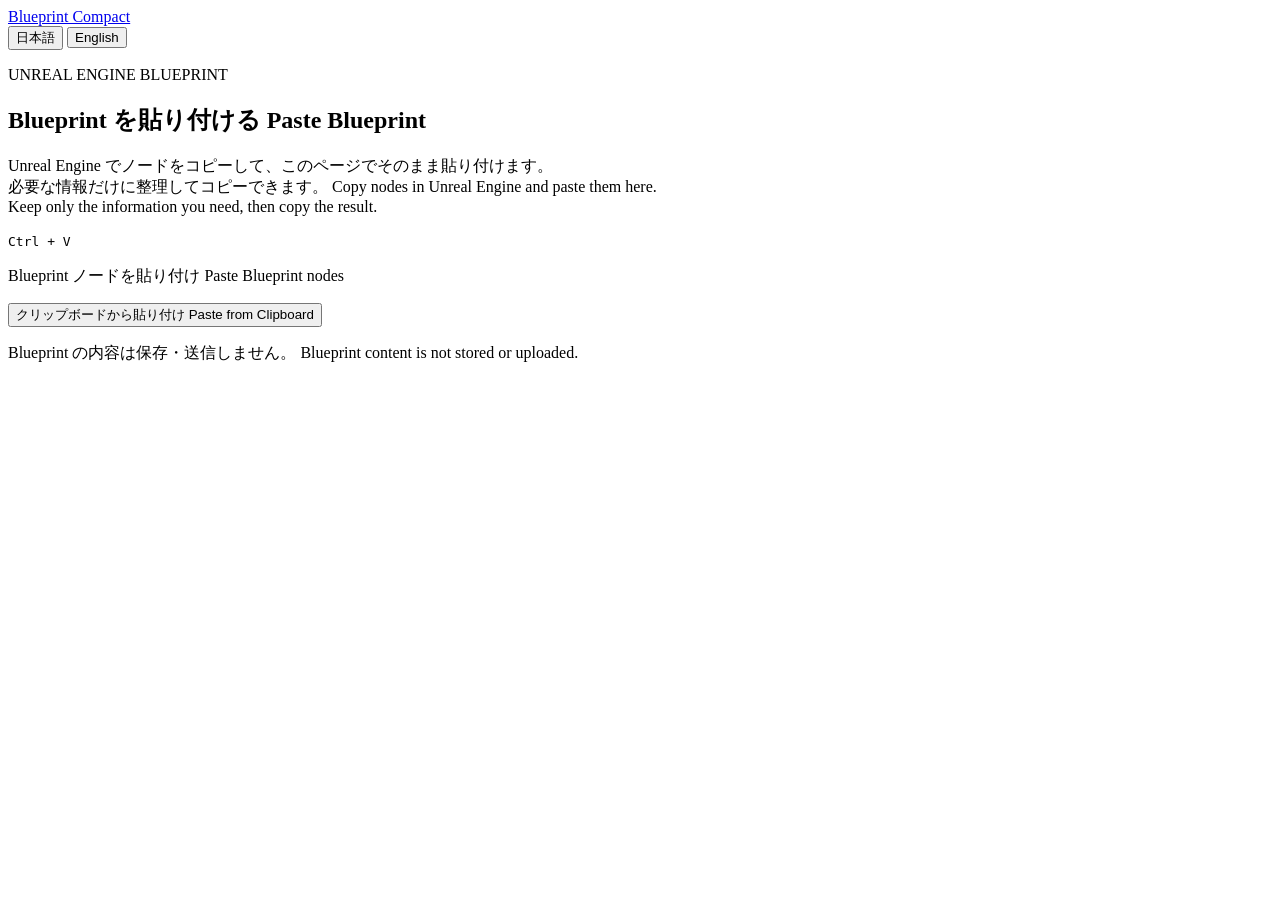
==== index.html @ ab1455fe "Add Blueprint Compact site" ====
<!doctype html>
<html lang="ja" data-language="ja">
  <head>
    <meta charset="utf-8">
    <meta name="viewport" content="width=device-width, initial-scale=1">
    <meta
      name="description"
      content="Convert Unreal Engine Blueprint clipboard text into compact JSON or readable Markdown, entirely in your browser."
    >
    <meta name="color-scheme" content="light">
    <title>Blueprint Compact</title>
    <link
      rel="icon"
      type="image/svg+xml"
      href="data:image/svg+xml,%3Csvg xmlns='http://www.w3.org/2000/svg' viewBox='0 0 32 32'%3E%3Crect width='32' height='32' fill='white'/%3E%3Cpath d='M7 7h7v7H7zm11 11h7v7h-7zM14 10h4v2h-4zm4 2h2v6h-2z' fill='black'/%3E%3Crect x='1' y='1' width='30' height='30' fill='none' stroke='black' stroke-width='2'/%3E%3C/svg%3E"
    >
    <link rel="stylesheet" href="style.css">
    <script src="parser.js" defer></script>
    <script src="exporter.js" defer></script>
    <script src="app.js" defer></script>
  </head>
  <body>
    <header class="site-header">
      <div class="header-inner">
        <a class="wordmark" href="./" aria-label="Blueprint Compact home">Blueprint Compact</a>
        <div class="language-switch" role="group" aria-label="Language">
          <button type="button" class="language-button" data-language-button="ja" aria-pressed="true">日本語</button>
          <button type="button" class="language-button" data-language-button="en" aria-pressed="false">English</button>
        </div>
      </div>
    </header>

    <main class="app-shell">
      <section id="empty-state" class="empty-state" aria-labelledby="empty-title">
        <div class="section-intro">
          <p class="eyebrow">UNREAL ENGINE BLUEPRINT</p>
          <h1 id="empty-title">
            <span data-i18n-lang="ja">Blueprint を貼り付ける</span>
            <span data-i18n-lang="en">Paste Blueprint</span>
          </h1>
          <p class="intro-copy">
            <span data-i18n-lang="ja">Unreal Engine でノードをコピーして、このページでそのまま貼り付けます。<br>必要な情報だけに整理してコピーできます。</span>
            <span data-i18n-lang="en">Copy nodes in Unreal Engine and paste them here.<br>Keep only the information you need, then copy the result.</span>
          </p>
        </div>

        <div id="paste-zone" class="paste-zone" tabindex="0">
          <kbd>Ctrl + V</kbd>
          <p class="paste-label">
            <span data-i18n-lang="ja">Blueprint ノードを貼り付け</span>
            <span data-i18n-lang="en">Paste Blueprint nodes</span>
          </p>
          <button id="paste-button" class="secondary-button" type="button">
            <span data-i18n-lang="ja">クリップボードから貼り付け</span>
            <span data-i18n-lang="en">Paste from Clipboard</span>
          </button>
        </div>
      </section>

      <section id="result-state" class="result-state" aria-labelledby="result-title" hidden>
        <div class="result-heading">
          <div>
            <p class="eyebrow">UNREAL ENGINE BLUEPRINT</p>
            <h1 id="result-title">
              <span data-i18n-lang="ja">Blueprint を検出</span>
              <span data-i18n-lang="en">Blueprint detected</span>
            </h1>
          </div>
          <p class="graph-counts" aria-live="polite">
            <span id="node-count">0</span> <span data-i18n-lang="ja">ノード</span><span data-i18n-lang="en">Nodes</span>
            <span class="count-divider">/</span>
            <span id="pin-count">0</span> <span data-i18n-lang="ja">ピン</span><span data-i18n-lang="en">Pins</span>
            <span class="count-divider">/</span>
            <span id="connection-count">0</span> <span data-i18n-lang="ja">接続</span><span data-i18n-lang="en">Connections</span>
          </p>
        </div>

        <button id="copy-button" class="primary-button" type="button">
          <span class="copy-default" data-i18n-lang="ja">コピー</span>
          <span class="copy-default" data-i18n-lang="en">Copy</span>
          <span class="copy-feedback" data-i18n-lang="ja">コピーしました</span>
          <span class="copy-feedback" data-i18n-lang="en">Copied</span>
        </button>

        <div class="control-grid">
          <label class="control-cell" for="preset-select">
            <span class="control-label" data-i18n-lang="ja">プリセット</span>
            <span class="control-label" data-i18n-lang="en">Preset</span>
            <select id="preset-select">
              <option value="compact">Compact</option>
              <option value="standard">Standard</option>
              <option value="full">Full</option>
              <option value="custom" hidden>Custom</option>
            </select>
          </label>

          <label class="control-cell" for="format-select">
            <span class="control-label" data-i18n-lang="ja">形式</span>
            <span class="control-label" data-i18n-lang="en">Format</span>
            <select id="format-select">
              <option value="compact-json">Compact JSON</option>
              <option value="pretty-json">Pretty JSON</option>
              <option value="markdown">Markdown</option>
            </select>
          </label>

          <button id="markdown-button" class="control-cell action-cell" type="button">
            <span class="control-label" data-i18n-lang="ja">Markdown</span>
            <span class="control-label" data-i18n-lang="en">Markdown</span>
            <span class="control-value action-default" data-i18n-lang="ja">コピー</span>
            <span class="control-value action-default" data-i18n-lang="en">Copy</span>
            <span class="control-value action-feedback" data-i18n-lang="ja">コピーしました</span>
            <span class="control-value action-feedback" data-i18n-lang="en">Copied</span>
          </button>

          <button id="download-button" class="control-cell action-cell" type="button">
            <span class="control-label" data-i18n-lang="ja">JSON</span>
            <span class="control-label" data-i18n-lang="en">JSON</span>
            <span class="control-value" data-i18n-lang="ja">保存</span>
            <span class="control-value" data-i18n-lang="en">Download</span>
          </button>
        </div>

        <div class="size-row" aria-live="polite">
          <p><span id="source-size">0 B</span><span class="size-arrow">→</span><strong id="output-size">0 B</strong></p>
          <p id="reduction-value">0%</p>
        </div>

        <div id="parse-warning" class="inline-message warning-message" role="status" hidden></div>

        <div class="disclosure-list">
          <section class="disclosure">
            <button class="disclosure-button" type="button" aria-expanded="false" aria-controls="output-panel">
              <span>
                <span data-i18n-lang="ja">出力を確認</span>
                <span data-i18n-lang="en">Preview Output</span>
              </span>
              <span class="disclosure-symbol" aria-hidden="true">+</span>
            </button>
            <div id="output-panel" class="disclosure-panel" hidden>
              <pre id="output-preview" tabindex="0"></pre>
            </div>
          </section>

          <section class="disclosure">
            <button class="disclosure-button" type="button" aria-expanded="false" aria-controls="source-panel">
              <span>
                <span data-i18n-lang="ja">元のBlueprint</span>
                <span data-i18n-lang="en">Source Blueprint</span>
              </span>
              <span class="disclosure-symbol" aria-hidden="true">+</span>
            </button>
            <div id="source-panel" class="disclosure-panel" hidden>
              <pre id="source-preview" tabindex="0"></pre>
            </div>
          </section>

          <section class="disclosure">
            <button class="disclosure-button" type="button" aria-expanded="false" aria-controls="settings-panel">
              <span>
                <span data-i18n-lang="ja">詳細設定</span>
                <span data-i18n-lang="en">Advanced Settings</span>
              </span>
              <span class="disclosure-symbol" aria-hidden="true">+</span>
            </button>
            <div id="settings-panel" class="disclosure-panel settings-panel" hidden>
              <fieldset>
                <legend>
                  <span data-i18n-lang="ja">ノード情報</span>
                  <span data-i18n-lang="en">Node information</span>
                </legend>
                <label><input type="checkbox" data-setting="includeNodeName"> <span data-i18n-lang="ja">ノード名</span><span data-i18n-lang="en">Node Name</span></label>
                <label><input type="checkbox" data-setting="includeNodeType"> <span data-i18n-lang="ja">ノードタイプ</span><span data-i18n-lang="en">Node Type</span></label>
                <label><input type="checkbox" data-setting="includeComments"> <span data-i18n-lang="ja">コメント</span><span data-i18n-lang="en">Comments</span></label>
                <label><input type="checkbox" data-setting="includePosition"> <span data-i18n-lang="ja">位置</span><span data-i18n-lang="en">Position</span></label>
                <label><input type="checkbox" data-setting="includeGuid"> <span data-i18n-lang="ja">GUID</span><span data-i18n-lang="en">GUID</span></label>
              </fieldset>

              <fieldset>
                <legend>
                  <span data-i18n-lang="ja">ピンと接続</span>
                  <span data-i18n-lang="en">Pins &amp; connections</span>
                </legend>
                <label><input type="checkbox" data-setting="includePinName"> <span data-i18n-lang="ja">ピン名</span><span data-i18n-lang="en">Pin Name</span></label>
                <label><input type="checkbox" data-setting="includePinType"> <span data-i18n-lang="ja">ピンタイプ</span><span data-i18n-lang="en">Pin Type</span></label>
                <label><input type="checkbox" data-setting="includeDefaultValue"> <span data-i18n-lang="ja">デフォルト値</span><span data-i18n-lang="en">Default Value</span></label>
                <label><input type="checkbox" data-setting="includeExecConnections"> <span data-i18n-lang="ja">実行接続</span><span data-i18n-lang="en">Execution Connections</span></label>
                <label><input type="checkbox" data-setting="includeDataConnections"> <span data-i18n-lang="ja">データ接続</span><span data-i18n-lang="en">Data Connections</span></label>
              </fieldset>
            </div>
          </section>
        </div>
      </section>

      <p id="app-message" class="inline-message" role="alert" aria-live="assertive" hidden></p>
      <p class="privacy-note">
        <span data-i18n-lang="ja">Blueprint の内容は保存・送信しません。</span>
        <span data-i18n-lang="en">Blueprint content is not stored or uploaded.</span>
      </p>
    </main>
  </body>
</html>
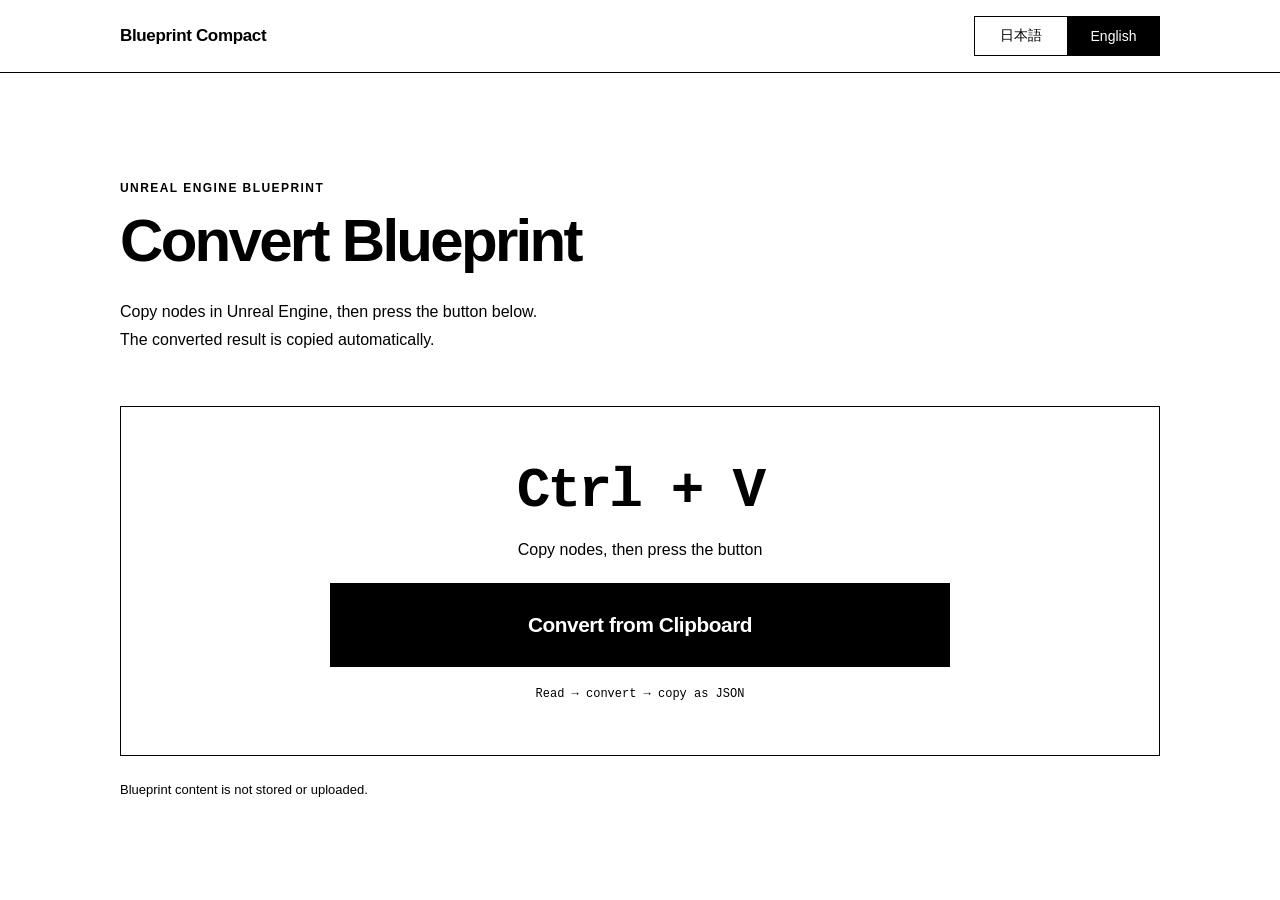
==== commit 90605991: "Simplify clipboard conversion workflow" ====
--- a/index.html
+++ b/index.html
@@ -35,25 +35,35 @@
         <div class="section-intro">
           <p class="eyebrow">UNREAL ENGINE BLUEPRINT</p>
           <h1 id="empty-title">
-            <span data-i18n-lang="ja">Blueprint を貼り付ける</span>
-            <span data-i18n-lang="en">Paste Blueprint</span>
+            <span data-i18n-lang="ja">Blueprintを変換する</span>
+            <span data-i18n-lang="en">Convert Blueprint</span>
           </h1>
           <p class="intro-copy">
-            <span data-i18n-lang="ja">Unreal Engine でノードをコピーして、このページでそのまま貼り付けます。<br>必要な情報だけに整理してコピーできます。</span>
-            <span data-i18n-lang="en">Copy nodes in Unreal Engine and paste them here.<br>Keep only the information you need, then copy the result.</span>
-          </p>
-        </div>
-
-        <div id="paste-zone" class="paste-zone" tabindex="0">
+            <span data-i18n-lang="ja">Unreal Engine でノードをコピーして、下のボタンを押してください。<br>変換結果は自動でクリップボードに保存されます。</span>
+            <span data-i18n-lang="en">Copy nodes in Unreal Engine, then press the button below.<br>The converted result is copied automatically.</span>
+          </p>
+        </div>
+
+        <div id="paste-zone" class="paste-zone">
           <kbd>Ctrl + V</kbd>
           <p class="paste-label">
-            <span data-i18n-lang="ja">Blueprint ノードを貼り付け</span>
-            <span data-i18n-lang="en">Paste Blueprint nodes</span>
-          </p>
-          <button id="paste-button" class="secondary-button" type="button">
-            <span data-i18n-lang="ja">クリップボードから貼り付け</span>
-            <span data-i18n-lang="en">Paste from Clipboard</span>
+            <span data-i18n-lang="ja">ノードをコピーしたら、ボタンを押してください</span>
+            <span data-i18n-lang="en">Copy nodes, then press the button</span>
+          </p>
+          <button id="paste-button" class="convert-cta" type="button">
+            <span class="convert-default">
+              <span data-i18n-lang="ja">クリップボードから変換</span>
+              <span data-i18n-lang="en">Convert from Clipboard</span>
+            </span>
+            <span class="convert-feedback">
+              <span data-i18n-lang="ja">変換してコピーしました</span>
+              <span data-i18n-lang="en">Converted and copied</span>
+            </span>
           </button>
+          <p class="action-hint">
+            <span data-i18n-lang="ja">読み取り → 変換 → JSONとしてコピー</span>
+            <span data-i18n-lang="en">Read → convert → copy as JSON</span>
+          </p>
         </div>
       </section>
 
@@ -75,12 +85,22 @@
           </p>
         </div>
 
-        <button id="copy-button" class="primary-button" type="button">
-          <span class="copy-default" data-i18n-lang="ja">コピー</span>
-          <span class="copy-default" data-i18n-lang="en">Copy</span>
-          <span class="copy-feedback" data-i18n-lang="ja">コピーしました</span>
-          <span class="copy-feedback" data-i18n-lang="en">Copied</span>
-        </button>
+        <div class="repeat-action">
+          <button id="repeat-convert-button" class="convert-cta" type="button">
+            <span class="convert-default">
+              <span data-i18n-lang="ja">別のBlueprintを変換してコピー</span>
+              <span data-i18n-lang="en">Convert and copy another Blueprint</span>
+            </span>
+            <span class="convert-feedback">
+              <span data-i18n-lang="ja">変換してコピーしました</span>
+              <span data-i18n-lang="en">Converted and copied</span>
+            </span>
+          </button>
+          <p id="action-status" class="action-status" role="status" aria-live="polite">
+            <span data-i18n-lang="ja">クリックすると、現在のクリップボード内容で置き換わります。</span>
+            <span data-i18n-lang="en">Click to replace this result with the current clipboard contents.</span>
+          </p>
+        </div>
 
         <div class="control-grid">
           <label class="control-cell" for="preset-select">
@@ -94,25 +114,6 @@
             </select>
           </label>
 
-          <label class="control-cell" for="format-select">
-            <span class="control-label" data-i18n-lang="ja">形式</span>
-            <span class="control-label" data-i18n-lang="en">Format</span>
-            <select id="format-select">
-              <option value="compact-json">Compact JSON</option>
-              <option value="pretty-json">Pretty JSON</option>
-              <option value="markdown">Markdown</option>
-            </select>
-          </label>
-
-          <button id="markdown-button" class="control-cell action-cell" type="button">
-            <span class="control-label" data-i18n-lang="ja">Markdown</span>
-            <span class="control-label" data-i18n-lang="en">Markdown</span>
-            <span class="control-value action-default" data-i18n-lang="ja">コピー</span>
-            <span class="control-value action-default" data-i18n-lang="en">Copy</span>
-            <span class="control-value action-feedback" data-i18n-lang="ja">コピーしました</span>
-            <span class="control-value action-feedback" data-i18n-lang="en">Copied</span>
-          </button>
-
           <button id="download-button" class="control-cell action-cell" type="button">
             <span class="control-label" data-i18n-lang="ja">JSON</span>
             <span class="control-label" data-i18n-lang="en">JSON</span>
@@ -121,6 +122,42 @@
           </button>
         </div>
 
+        <section class="output-section" aria-labelledby="output-title">
+          <div class="output-heading">
+            <div>
+              <p class="eyebrow">OUTPUT</p>
+              <h2 id="output-title">
+                <span data-i18n-lang="ja">プレビュー</span>
+                <span data-i18n-lang="en">Preview</span>
+              </h2>
+            </div>
+            <div class="format-switch" role="group" aria-label="Output format">
+              <button type="button" class="format-button" data-format="compact-json" aria-pressed="true">
+                <span data-i18n-lang="ja">JSON</span><span data-i18n-lang="en">JSON</span>
+              </button>
+              <button type="button" class="format-button" data-format="pretty-json" aria-pressed="false">
+                <span data-i18n-lang="ja">整形JSON</span><span data-i18n-lang="en">Pretty JSON</span>
+              </button>
+              <button type="button" class="format-button" data-format="markdown" aria-pressed="false">
+                <span data-i18n-lang="ja">Markdown</span><span data-i18n-lang="en">Markdown</span>
+              </button>
+            </div>
+          </div>
+          <pre id="output-preview" tabindex="0"></pre>
+          <div class="output-actions">
+            <button id="copy-button" class="primary-button" type="button">
+              <span class="copy-default" data-i18n-lang="ja">この形式でコピー</span>
+              <span class="copy-default" data-i18n-lang="en">Copy this format</span>
+              <span class="copy-feedback" data-i18n-lang="ja">コピーしました</span>
+              <span class="copy-feedback" data-i18n-lang="en">Copied</span>
+            </button>
+            <p class="output-note">
+              <span data-i18n-lang="ja">AI向け説明文は詳細設定で切り替え</span>
+              <span data-i18n-lang="en">AI context can be toggled in Advanced Settings</span>
+            </p>
+          </div>
+        </section>
+
         <div class="size-row" aria-live="polite">
           <p><span id="source-size">0 B</span><span class="size-arrow">→</span><strong id="output-size">0 B</strong></p>
           <p id="reduction-value">0%</p>
@@ -129,19 +166,6 @@
         <div id="parse-warning" class="inline-message warning-message" role="status" hidden></div>
 
         <div class="disclosure-list">
-          <section class="disclosure">
-            <button class="disclosure-button" type="button" aria-expanded="false" aria-controls="output-panel">
-              <span>
-                <span data-i18n-lang="ja">出力を確認</span>
-                <span data-i18n-lang="en">Preview Output</span>
-              </span>
-              <span class="disclosure-symbol" aria-hidden="true">+</span>
-            </button>
-            <div id="output-panel" class="disclosure-panel" hidden>
-              <pre id="output-preview" tabindex="0"></pre>
-            </div>
-          </section>
-
           <section class="disclosure">
             <button class="disclosure-button" type="button" aria-expanded="false" aria-controls="source-panel">
               <span>
@@ -186,6 +210,7 @@
                 <label><input type="checkbox" data-setting="includeDefaultValue"> <span data-i18n-lang="ja">デフォルト値</span><span data-i18n-lang="en">Default Value</span></label>
                 <label><input type="checkbox" data-setting="includeExecConnections"> <span data-i18n-lang="ja">実行接続</span><span data-i18n-lang="en">Execution Connections</span></label>
                 <label><input type="checkbox" data-setting="includeDataConnections"> <span data-i18n-lang="ja">データ接続</span><span data-i18n-lang="en">Data Connections</span></label>
+                <label><input type="checkbox" data-setting="includeAiInstructions"> <span data-i18n-lang="ja">AI向け説明文</span><span data-i18n-lang="en">AI Context</span></label>
               </fieldset>
             </div>
           </section>
--- a/style.css
+++ b/style.css
@@ -0,0 +1,692 @@
+:root {
+  --black: #000000;
+  --white: #ffffff;
+  --content-width: 1040px;
+  --focus-width: 3px;
+  font-family: Arial, Helvetica, "Noto Sans JP", sans-serif;
+  color: var(--black);
+  background: var(--white);
+  font-synthesis: none;
+  text-rendering: optimizeLegibility;
+  -webkit-font-smoothing: antialiased;
+}
+
+* {
+  box-sizing: border-box;
+}
+
+html {
+  min-width: 320px;
+  background: var(--white);
+}
+
+body {
+  min-height: 100vh;
+  margin: 0;
+  background: var(--white);
+  color: var(--black);
+}
+
+button,
+select {
+  font: inherit;
+  color: inherit;
+}
+
+button,
+select,
+.paste-zone {
+  border-radius: 0;
+}
+
+button {
+  cursor: pointer;
+}
+
+button:focus-visible,
+select:focus-visible,
+.paste-zone:focus-visible,
+pre:focus-visible {
+  outline: var(--focus-width) solid var(--black);
+  outline-offset: 3px;
+}
+
+[hidden] {
+  display: none !important;
+}
+
+html[data-language="ja"] [data-i18n-lang="en"] {
+  display: none;
+}
+
+html[data-language="en"] [data-i18n-lang="ja"] {
+  display: none;
+}
+
+.site-header {
+  border-bottom: 1px solid var(--black);
+}
+
+.header-inner {
+  width: min(calc(100% - 40px), var(--content-width));
+  min-height: 72px;
+  margin: 0 auto;
+  display: flex;
+  align-items: center;
+  justify-content: space-between;
+  gap: 24px;
+}
+
+.wordmark {
+  color: var(--black);
+  font-size: 1.0625rem;
+  font-weight: 700;
+  letter-spacing: -0.02em;
+  text-decoration: none;
+}
+
+.language-switch {
+  display: grid;
+  grid-template-columns: 1fr 1fr;
+  border: 1px solid var(--black);
+}
+
+.language-button {
+  min-width: 92px;
+  min-height: 38px;
+  padding: 8px 14px;
+  border: 0;
+  border-left: 1px solid var(--black);
+  background: var(--white);
+  font-size: 0.875rem;
+}
+
+.language-button:first-child {
+  border-left: 0;
+}
+
+.language-button[aria-pressed="true"] {
+  background: var(--black);
+  color: var(--white);
+}
+
+.app-shell {
+  width: min(calc(100% - 40px), var(--content-width));
+  margin: 0 auto;
+  padding: clamp(56px, 9vw, 108px) 0 48px;
+}
+
+.section-intro {
+  max-width: 720px;
+}
+
+.eyebrow {
+  margin: 0 0 14px;
+  font-size: 0.75rem;
+  font-weight: 700;
+  letter-spacing: 0.12em;
+}
+
+h1 {
+  margin: 0;
+  font-size: clamp(2rem, 5vw, 3.75rem);
+  font-weight: 700;
+  line-height: 1.08;
+  letter-spacing: -0.045em;
+}
+
+.intro-copy {
+  margin: 24px 0 0;
+  font-size: 1rem;
+  line-height: 1.75;
+}
+
+.paste-zone {
+  min-height: 350px;
+  margin-top: 52px;
+  padding: 44px 24px;
+  border: 1px solid var(--black);
+  display: flex;
+  flex-direction: column;
+  align-items: center;
+  justify-content: center;
+  text-align: center;
+  transition: background-color 100ms ease, color 100ms ease;
+}
+
+.paste-zone.is-receiving {
+  background: var(--black);
+  color: var(--white);
+}
+
+kbd {
+  font-family: "SFMono-Regular", Consolas, "Liberation Mono", monospace;
+  font-size: clamp(1.75rem, 5vw, 3.5rem);
+  font-weight: 700;
+  letter-spacing: -0.05em;
+}
+
+.paste-label {
+  margin: 18px 0 24px;
+  font-size: 1rem;
+}
+
+.action-hint,
+.action-status,
+.output-note {
+  color: var(--black);
+  font-family: "SFMono-Regular", Consolas, "Liberation Mono", monospace;
+  font-size: 0.75rem;
+  line-height: 1.5;
+}
+
+.action-hint {
+  margin: 18px 0 0;
+}
+
+.primary-button,
+.secondary-button {
+  min-height: 52px;
+  border: 1px solid var(--black);
+  padding: 13px 24px;
+  font-weight: 700;
+}
+
+.primary-button {
+  width: 100%;
+  background: var(--black);
+  color: var(--white);
+  font-size: 1rem;
+}
+
+.primary-button:hover {
+  background: var(--white);
+  color: var(--black);
+}
+
+.convert-cta {
+  width: min(100%, 620px);
+  min-height: 84px;
+  border: 1px solid var(--black);
+  padding: 18px 28px;
+  background: var(--black);
+  color: var(--white);
+  font-size: clamp(1.05rem, 2.4vw, 1.3rem);
+  font-weight: 700;
+  letter-spacing: -0.02em;
+  transition: background-color 120ms ease, color 120ms ease;
+}
+
+.convert-cta:hover {
+  background: var(--white);
+  color: var(--black);
+}
+
+.convert-cta:active {
+  transform: translateY(1px);
+}
+
+.convert-feedback {
+  display: none;
+}
+
+.is-copied .convert-default {
+  display: none;
+}
+
+.is-copied .convert-feedback {
+  display: inline;
+}
+
+.secondary-button {
+  background: var(--white);
+  color: var(--black);
+}
+
+.secondary-button:hover,
+.action-cell:hover,
+.disclosure-button:hover {
+  background: var(--black);
+  color: var(--white);
+}
+
+.result-heading {
+  display: flex;
+  align-items: flex-end;
+  justify-content: space-between;
+  gap: 32px;
+}
+
+.repeat-action {
+  margin-top: 30px;
+}
+
+.repeat-action .convert-cta {
+  width: 100%;
+}
+
+.action-status {
+  min-height: 18px;
+  margin: 11px 0 0;
+  text-align: center;
+}
+
+.graph-counts {
+  margin: 0 0 4px;
+  white-space: nowrap;
+  font-family: "SFMono-Regular", Consolas, "Liberation Mono", monospace;
+  font-size: 0.875rem;
+}
+
+.count-divider {
+  margin: 0 8px;
+}
+
+.copy-feedback,
+.action-feedback {
+  display: none;
+}
+
+.is-copied .copy-default,
+.is-copied .action-default {
+  display: none;
+}
+
+.is-copied .copy-feedback,
+.is-copied .action-feedback {
+  display: inline;
+}
+
+.control-grid {
+  margin-top: 26px;
+  display: grid;
+  grid-template-columns: repeat(2, minmax(0, 1fr));
+  border: 1px solid var(--black);
+}
+
+.control-cell {
+  min-width: 0;
+  min-height: 92px;
+  padding: 15px 16px;
+  border: 0;
+  border-left: 1px solid var(--black);
+  background: var(--white);
+  display: flex;
+  flex-direction: column;
+  align-items: stretch;
+  justify-content: space-between;
+  gap: 10px;
+}
+
+.control-cell:first-child {
+  border-left: 0;
+}
+
+.control-label {
+  font-size: 0.75rem;
+  font-weight: 700;
+  letter-spacing: 0.06em;
+  text-transform: uppercase;
+}
+
+.control-value {
+  font-size: 1rem;
+  font-weight: 700;
+  text-align: left;
+}
+
+select {
+  width: 100%;
+  min-height: 34px;
+  padding: 4px 26px 4px 0;
+  border: 0;
+  border-bottom: 1px solid var(--black);
+  background: var(--white);
+  font-size: 1rem;
+  font-weight: 700;
+}
+
+.action-cell {
+  cursor: pointer;
+  text-align: left;
+}
+
+.output-section {
+  margin-top: 30px;
+  padding-top: 28px;
+  border-top: 1px solid var(--black);
+}
+
+.output-heading {
+  display: flex;
+  align-items: flex-end;
+  justify-content: space-between;
+  gap: 28px;
+}
+
+h2 {
+  margin: 0;
+  font-size: clamp(1.4rem, 3vw, 2rem);
+  line-height: 1.15;
+  letter-spacing: -0.035em;
+}
+
+.format-switch {
+  display: grid;
+  grid-template-columns: repeat(3, minmax(0, 1fr));
+  border: 1px solid var(--black);
+}
+
+.format-button {
+  min-height: 42px;
+  min-width: 104px;
+  padding: 8px 14px;
+  border: 0;
+  border-left: 1px solid var(--black);
+  background: var(--white);
+  font-size: 0.8125rem;
+  font-weight: 700;
+}
+
+.format-button:first-child {
+  border-left: 0;
+}
+
+.format-button[aria-pressed="true"] {
+  background: var(--black);
+  color: var(--white);
+}
+
+.format-button:hover {
+  background: var(--black);
+  color: var(--white);
+}
+
+.output-section pre {
+  max-height: 460px;
+  margin-top: 18px;
+}
+
+.output-actions {
+  display: flex;
+  align-items: center;
+  gap: 18px;
+  margin-top: 14px;
+}
+
+.output-actions .primary-button {
+  width: auto;
+  min-width: 190px;
+}
+
+.output-note {
+  margin: 0;
+}
+
+.size-row {
+  min-height: 60px;
+  padding: 17px 0;
+  border-bottom: 1px solid var(--black);
+  display: flex;
+  align-items: center;
+  justify-content: space-between;
+  gap: 24px;
+  font-family: "SFMono-Regular", Consolas, "Liberation Mono", monospace;
+  font-size: 0.9375rem;
+}
+
+.size-row p {
+  margin: 0;
+}
+
+.size-arrow {
+  margin: 0 12px;
+}
+
+#reduction-value {
+  font-weight: 700;
+}
+
+.disclosure-list {
+  border-bottom: 1px solid var(--black);
+}
+
+.disclosure {
+  border-top: 1px solid var(--black);
+}
+
+.disclosure:first-child {
+  border-top: 0;
+}
+
+.disclosure-button {
+  width: 100%;
+  min-height: 60px;
+  padding: 16px 0;
+  border: 0;
+  background: var(--white);
+  display: flex;
+  align-items: center;
+  justify-content: space-between;
+  gap: 20px;
+  font-weight: 700;
+  text-align: left;
+}
+
+.disclosure-symbol {
+  width: 24px;
+  flex: 0 0 auto;
+  font-family: "SFMono-Regular", Consolas, monospace;
+  font-size: 1.375rem;
+  font-weight: 400;
+  text-align: center;
+}
+
+.disclosure-panel {
+  padding: 0 0 22px;
+}
+
+pre {
+  max-height: 440px;
+  margin: 0;
+  padding: 22px;
+  overflow: auto;
+  border: 1px solid var(--black);
+  background: var(--white);
+  color: var(--black);
+  font-family: "SFMono-Regular", Consolas, "Liberation Mono", monospace;
+  font-size: 0.8125rem;
+  line-height: 1.65;
+  white-space: pre;
+  tab-size: 2;
+}
+
+.settings-panel {
+  display: grid;
+  grid-template-columns: 1fr 1fr;
+  gap: 36px;
+}
+
+.settings-panel[hidden] {
+  display: none;
+}
+
+fieldset {
+  margin: 0;
+  padding: 0;
+  border: 0;
+}
+
+legend {
+  width: 100%;
+  margin-bottom: 14px;
+  padding-bottom: 10px;
+  border-bottom: 1px solid var(--black);
+  font-size: 0.75rem;
+  font-weight: 700;
+  letter-spacing: 0.08em;
+  text-transform: uppercase;
+}
+
+fieldset label {
+  min-height: 38px;
+  display: flex;
+  align-items: center;
+  gap: 10px;
+  font-size: 0.9375rem;
+  cursor: pointer;
+}
+
+input[type="checkbox"] {
+  width: 18px;
+  height: 18px;
+  margin: 0;
+  accent-color: var(--black);
+}
+
+.inline-message {
+  margin: 18px 0 0;
+  padding: 14px 16px;
+  border: 1px solid var(--black);
+  font-size: 0.9375rem;
+  line-height: 1.55;
+}
+
+.warning-message {
+  border-top: 0;
+  margin-top: 0;
+}
+
+.privacy-note {
+  margin: 24px 0 0;
+  font-size: 0.8125rem;
+  line-height: 1.5;
+}
+
+@media (max-width: 720px) {
+  .header-inner,
+  .app-shell {
+    width: min(calc(100% - 28px), var(--content-width));
+  }
+
+  .header-inner {
+    min-height: 64px;
+  }
+
+  .language-button {
+    min-width: 76px;
+    min-height: 36px;
+    padding: 7px 10px;
+    font-size: 0.8125rem;
+  }
+
+  .app-shell {
+    padding-top: 52px;
+  }
+
+  .paste-zone {
+    min-height: 300px;
+    margin-top: 38px;
+  }
+
+  .result-heading {
+    align-items: flex-start;
+    flex-direction: column;
+    gap: 18px;
+  }
+
+  .control-grid {
+    grid-template-columns: 1fr 1fr;
+  }
+
+  .control-cell {
+    border-top: 1px solid var(--black);
+  }
+
+  .control-cell:nth-child(-n + 2) {
+    border-top: 0;
+  }
+
+  .control-cell:nth-child(odd) {
+    border-left: 0;
+  }
+
+  .control-cell:nth-child(even) {
+    border-left: 1px solid var(--black);
+  }
+
+  .output-heading {
+    align-items: stretch;
+    flex-direction: column;
+    gap: 18px;
+  }
+
+  .format-switch {
+    width: 100%;
+  }
+
+  .format-button {
+    min-width: 0;
+    padding: 8px 7px;
+  }
+
+  .output-actions {
+    align-items: stretch;
+    flex-direction: column;
+    gap: 10px;
+  }
+
+  .output-actions .primary-button {
+    width: 100%;
+  }
+
+  .settings-panel {
+    grid-template-columns: 1fr;
+    gap: 28px;
+  }
+}
+
+@media (max-width: 460px) {
+  .header-inner {
+    align-items: flex-start;
+    padding: 14px 0;
+    flex-direction: column;
+    gap: 12px;
+  }
+
+  .language-switch {
+    width: 100%;
+  }
+
+  .language-button {
+    min-width: 0;
+  }
+
+  h1 {
+    font-size: 2.35rem;
+  }
+
+  .graph-counts {
+    white-space: normal;
+    line-height: 1.7;
+  }
+
+  .count-divider {
+    margin: 0 4px;
+  }
+
+  .size-row {
+    align-items: flex-start;
+    flex-direction: column;
+    gap: 7px;
+  }
+}
+
+@media (prefers-reduced-motion: reduce) {
+  *,
+  *::before,
+  *::after {
+    scroll-behavior: auto !important;
+    transition-duration: 0.01ms !important;
+  }
+}
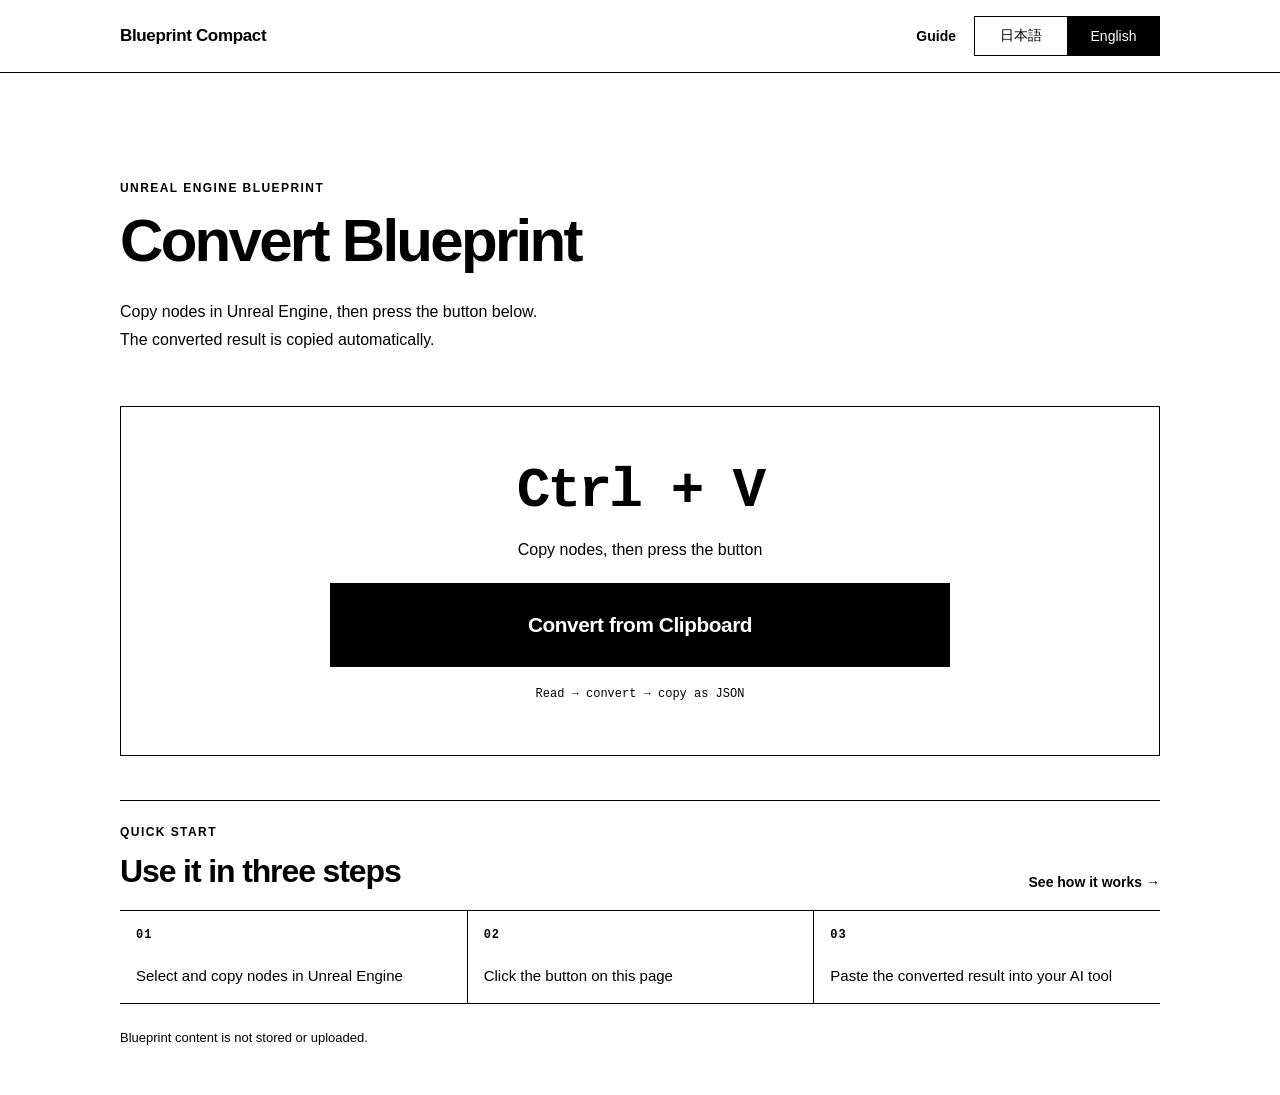
==== commit af779fa2: "Add bilingual usage and architecture guide" ====
--- a/index.html
+++ b/index.html
@@ -23,9 +23,15 @@
     <header class="site-header">
       <div class="header-inner">
         <a class="wordmark" href="./" aria-label="Blueprint Compact home">Blueprint Compact</a>
-        <div class="language-switch" role="group" aria-label="Language">
-          <button type="button" class="language-button" data-language-button="ja" aria-pressed="true">日本語</button>
-          <button type="button" class="language-button" data-language-button="en" aria-pressed="false">English</button>
+        <div class="header-actions">
+          <a class="guide-link" href="guide.html">
+            <span data-i18n-lang="ja">使い方・仕組み</span>
+            <span data-i18n-lang="en">Guide</span>
+          </a>
+          <div class="language-switch" role="group" aria-label="Language">
+            <button type="button" class="language-button" data-language-button="ja" aria-pressed="true">日本語</button>
+            <button type="button" class="language-button" data-language-button="en" aria-pressed="false">English</button>
+          </div>
         </div>
       </div>
     </header>
@@ -65,6 +71,27 @@
             <span data-i18n-lang="en">Read → convert → copy as JSON</span>
           </p>
         </div>
+
+        <section class="quick-start" aria-labelledby="quick-start-title">
+          <div class="quick-start-heading">
+            <div>
+              <p class="eyebrow">QUICK START</p>
+              <h2 id="quick-start-title">
+                <span data-i18n-lang="ja">使い方は3ステップ</span>
+                <span data-i18n-lang="en">Use it in three steps</span>
+              </h2>
+            </div>
+            <a class="text-link" href="guide.html">
+              <span data-i18n-lang="ja">詳しい説明を見る →</span>
+              <span data-i18n-lang="en">See how it works →</span>
+            </a>
+          </div>
+          <div class="quick-grid">
+            <div class="quick-step"><span class="step-number">01</span><span data-i18n-lang="ja">Unreal Engineでノードを選択してコピー</span><span data-i18n-lang="en">Select and copy nodes in Unreal Engine</span></div>
+            <div class="quick-step"><span class="step-number">02</span><span data-i18n-lang="ja">このページでボタンをクリック</span><span data-i18n-lang="en">Click the button on this page</span></div>
+            <div class="quick-step"><span class="step-number">03</span><span data-i18n-lang="ja">変換結果をそのままAIへ貼り付け</span><span data-i18n-lang="en">Paste the converted result into your AI tool</span></div>
+          </div>
+        </section>
       </section>
 
       <section id="result-state" class="result-state" aria-labelledby="result-title" hidden>
--- a/style.css
+++ b/style.css
@@ -77,6 +77,33 @@
   gap: 24px;
 }
 
+.header-actions {
+  display: flex;
+  align-items: center;
+  gap: 18px;
+}
+
+.guide-link,
+.text-link,
+.back-link {
+  color: var(--black);
+  font-size: 0.875rem;
+  font-weight: 700;
+  text-decoration: none;
+}
+
+.guide-link:hover,
+.text-link:hover,
+.back-link:hover {
+  text-decoration: underline;
+  text-underline-offset: 4px;
+}
+
+.guide-link.is-current {
+  text-decoration: underline;
+  text-underline-offset: 4px;
+}
+
 .wordmark {
   color: var(--black);
   font-size: 1.0625rem;
@@ -156,6 +183,10 @@
 
 .paste-zone.is-receiving {
   background: var(--black);
+  color: var(--white);
+}
+
+.paste-zone.is-receiving .action-hint {
   color: var(--white);
 }
 
@@ -182,6 +213,55 @@
 
 .action-hint {
   margin: 18px 0 0;
+}
+
+.quick-start {
+  margin-top: 44px;
+  padding-top: 24px;
+  border-top: 1px solid var(--black);
+}
+
+.quick-start-heading {
+  display: flex;
+  align-items: flex-end;
+  justify-content: space-between;
+  gap: 24px;
+}
+
+.quick-start h2 {
+  margin-top: 0;
+}
+
+.quick-grid {
+  display: grid;
+  grid-template-columns: repeat(3, minmax(0, 1fr));
+  margin-top: 20px;
+  border-top: 1px solid var(--black);
+  border-bottom: 1px solid var(--black);
+}
+
+.quick-step {
+  min-height: 92px;
+  padding: 16px;
+  border-left: 1px solid var(--black);
+  display: flex;
+  flex-direction: column;
+  justify-content: space-between;
+  gap: 15px;
+  font-size: 0.9375rem;
+  line-height: 1.45;
+}
+
+.quick-step:first-child {
+  border-left: 0;
+}
+
+.step-number {
+  display: block;
+  font-family: "SFMono-Regular", Consolas, "Liberation Mono", monospace;
+  font-size: 0.75rem;
+  font-weight: 700;
+  letter-spacing: 0.08em;
 }
 
 .primary-button,
@@ -423,6 +503,157 @@
   margin: 0;
 }
 
+.guide-shell {
+  width: min(calc(100% - 40px), var(--content-width));
+  margin: 0 auto;
+  padding: clamp(56px, 9vw, 100px) 0 72px;
+}
+
+.guide-hero {
+  max-width: 760px;
+  padding-bottom: 54px;
+  border-bottom: 1px solid var(--black);
+}
+
+.guide-lead {
+  max-width: 650px;
+  margin: 24px 0 0;
+  font-size: 1.0625rem;
+  line-height: 1.75;
+}
+
+.guide-section {
+  padding: 56px 0;
+  border-bottom: 1px solid var(--black);
+}
+
+.guide-section-heading {
+  max-width: 720px;
+}
+
+.guide-section-heading h2 {
+  margin-top: 0;
+  font-size: clamp(1.75rem, 4vw, 2.75rem);
+}
+
+.usage-steps {
+  display: grid;
+  grid-template-columns: repeat(3, minmax(0, 1fr));
+  margin-top: 28px;
+  border-top: 1px solid var(--black);
+  border-bottom: 1px solid var(--black);
+}
+
+.usage-step {
+  min-height: 220px;
+  padding: 22px;
+  border-left: 1px solid var(--black);
+}
+
+.usage-step:first-child {
+  border-left: 0;
+}
+
+.usage-step h3,
+.process-row h3 {
+  margin: 34px 0 14px;
+  font-size: 1.125rem;
+  line-height: 1.3;
+}
+
+.usage-step p,
+.process-row p,
+.section-copy {
+  margin: 0;
+  font-size: 1rem;
+  line-height: 1.75;
+}
+
+.usage-step kbd {
+  font-size: 0.9em;
+}
+
+.guide-note {
+  margin-top: 20px;
+  padding: 18px 20px;
+  border-left: 4px solid var(--black);
+  display: grid;
+  gap: 8px;
+  font-size: 0.9375rem;
+  line-height: 1.6;
+}
+
+.section-copy {
+  max-width: 760px;
+  margin-top: 22px;
+}
+
+.flow-diagram {
+  margin-top: 34px;
+  padding: 18px 0 8px;
+  border-top: 1px solid var(--black);
+  border-bottom: 1px solid var(--black);
+  overflow-x: auto;
+}
+
+.flow-diagram svg {
+  display: block;
+  width: 960px;
+  max-width: none;
+  height: auto;
+}
+
+.flow-diagram rect,
+.flow-diagram line,
+.flow-diagram path {
+  fill: var(--white);
+  stroke: var(--black);
+  stroke-width: 2;
+}
+
+.flow-diagram line,
+.flow-diagram path {
+  fill: none;
+}
+
+.flow-diagram text {
+  fill: var(--black);
+  font-family: Arial, Helvetica, sans-serif;
+  font-size: 14px;
+  font-weight: 700;
+  text-anchor: middle;
+}
+
+.process-list {
+  margin-top: 34px;
+}
+
+.process-row {
+  display: grid;
+  grid-template-columns: 52px 1fr;
+  gap: 20px;
+  padding: 22px 0;
+  border-bottom: 1px solid var(--black);
+}
+
+.process-row:first-child {
+  border-top: 1px solid var(--black);
+}
+
+.process-row h3 {
+  margin: 0 0 8px;
+}
+
+.privacy-guide {
+  padding-bottom: 12px;
+  border-bottom: 0;
+}
+
+.back-link {
+  display: inline-block;
+  margin-top: 28px;
+}
+
 .size-row {
   min-height: 60px;
   padding: 17px 0;
@@ -573,6 +804,10 @@
     min-height: 64px;
   }
 
+  .header-actions {
+    gap: 12px;
+  }
+
   .language-button {
     min-width: 76px;
     min-height: 36px;
@@ -643,6 +878,39 @@
   .settings-panel {
     grid-template-columns: 1fr;
     gap: 28px;
+  }
+
+  .quick-grid,
+  .usage-steps {
+    grid-template-columns: 1fr;
+  }
+
+  .quick-step,
+  .usage-step {
+    border-left: 0;
+    border-top: 1px solid var(--black);
+  }
+
+  .quick-step:first-child,
+  .usage-step:first-child {
+    border-top: 0;
+  }
+
+  .usage-step {
+    min-height: 0;
+  }
+
+  .guide-shell {
+    width: min(calc(100% - 28px), var(--content-width));
+    padding-top: 52px;
+  }
+
+  .guide-hero {
+    padding-bottom: 40px;
+  }
+
+  .guide-section {
+    padding: 44px 0;
   }
 }
 
@@ -654,6 +922,11 @@
     gap: 12px;
   }
 
+  .header-actions {
+    width: 100%;
+    justify-content: space-between;
+  }
+
   .language-switch {
     width: 100%;
   }
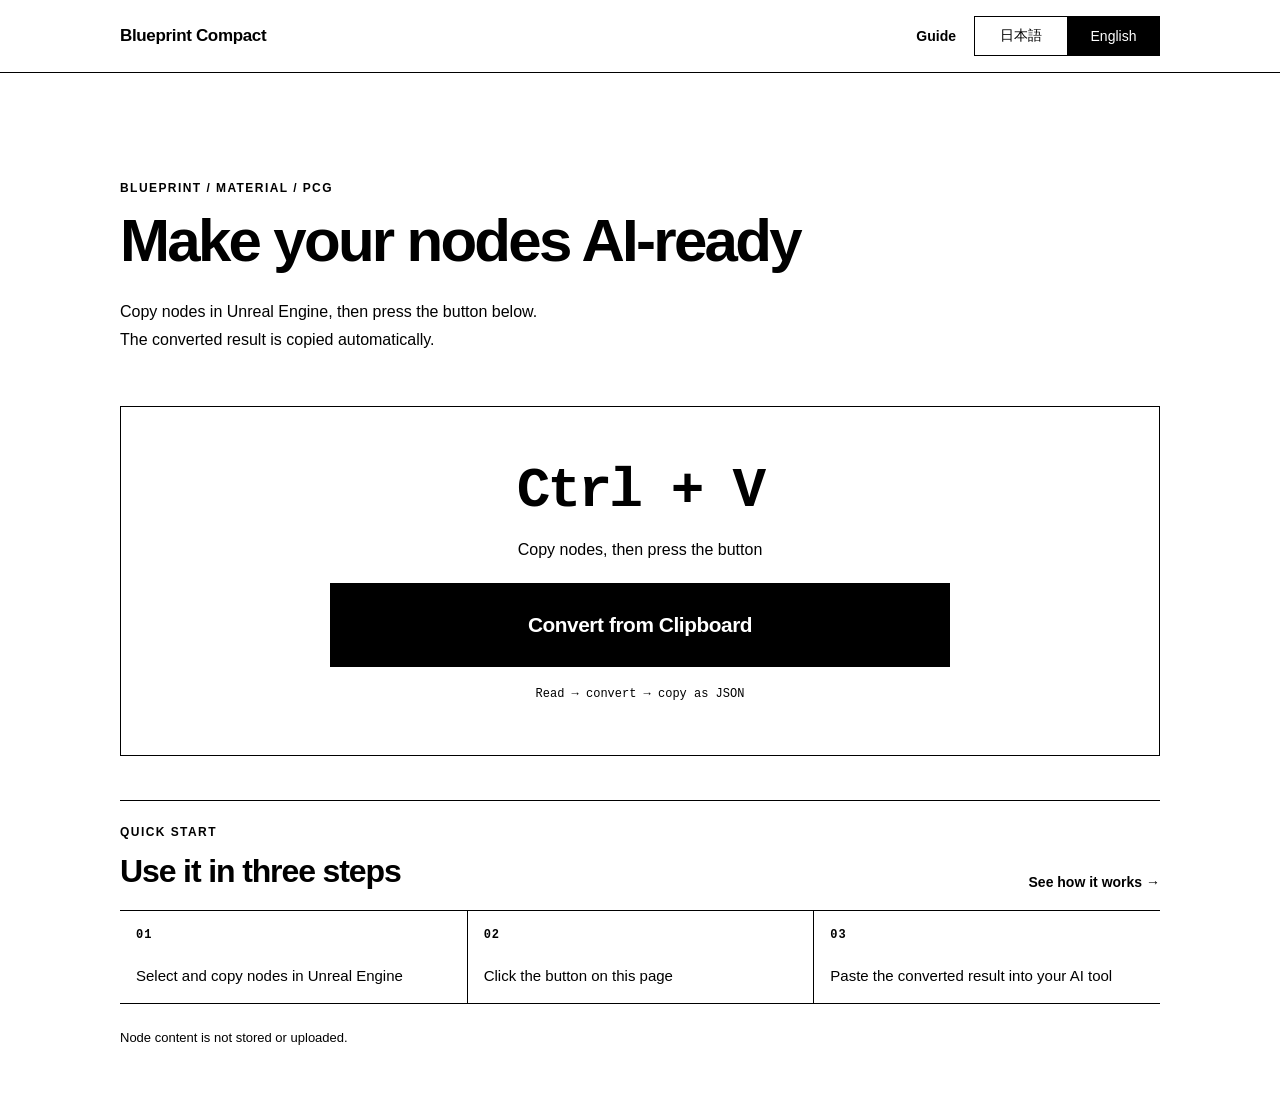
==== commit e929c5b6: "Support Material and PCG graphs with nested settings, references and bilingual guidance" ====
--- a/index.html
+++ b/index.html
@@ -5,7 +5,7 @@
     <meta name="viewport" content="width=device-width, initial-scale=1">
     <meta
       name="description"
-      content="Convert Unreal Engine Blueprint clipboard text into compact JSON or readable Markdown, entirely in your browser."
+      content="Convert Unreal Engine Blueprint, Material and PCG nodes into JSON or Markdown, entirely in your browser."
     >
     <meta name="color-scheme" content="light">
     <title>Blueprint Compact</title>
@@ -39,10 +39,10 @@
     <main class="app-shell">
       <section id="empty-state" class="empty-state" aria-labelledby="empty-title">
         <div class="section-intro">
-          <p class="eyebrow">UNREAL ENGINE BLUEPRINT</p>
+          <p class="eyebrow">BLUEPRINT / MATERIAL / PCG</p>
           <h1 id="empty-title">
-            <span data-i18n-lang="ja">Blueprintを変換する</span>
-            <span data-i18n-lang="en">Convert Blueprint</span>
+            <span data-i18n-lang="ja">ノードをAIに伝える</span>
+            <span data-i18n-lang="en">Make your nodes AI-ready</span>
           </h1>
           <p class="intro-copy">
             <span data-i18n-lang="ja">Unreal Engine でノードをコピーして、下のボタンを押してください。<br>変換結果は自動でクリップボードに保存されます。</span>
@@ -99,8 +99,7 @@
           <div>
             <p class="eyebrow">UNREAL ENGINE BLUEPRINT</p>
             <h1 id="result-title">
-              <span data-i18n-lang="ja">Blueprint を検出</span>
-              <span data-i18n-lang="en">Blueprint detected</span>
+              <span id="detected-kind">Nodes detected</span>
             </h1>
           </div>
           <p class="graph-counts" aria-live="polite">
@@ -115,8 +114,8 @@
         <div class="repeat-action">
           <button id="repeat-convert-button" class="convert-cta" type="button">
             <span class="convert-default">
-              <span data-i18n-lang="ja">別のBlueprintを変換してコピー</span>
-              <span data-i18n-lang="en">Convert and copy another Blueprint</span>
+              <span data-i18n-lang="ja">次のノードを変換してコピー</span>
+              <span data-i18n-lang="en">Convert and copy the next nodes</span>
             </span>
             <span class="convert-feedback">
               <span data-i18n-lang="ja">変換してコピーしました</span>
@@ -196,8 +195,8 @@
           <section class="disclosure">
             <button class="disclosure-button" type="button" aria-expanded="false" aria-controls="source-panel">
               <span>
-                <span data-i18n-lang="ja">元のBlueprint</span>
-                <span data-i18n-lang="en">Source Blueprint</span>
+                <span data-i18n-lang="ja">元のノードデータ</span>
+                <span data-i18n-lang="en">Source node data</span>
               </span>
               <span class="disclosure-symbol" aria-hidden="true">+</span>
             </button>
@@ -222,6 +221,7 @@
                 </legend>
                 <label><input type="checkbox" data-setting="includeNodeName"> <span data-i18n-lang="ja">ノード名</span><span data-i18n-lang="en">Node Name</span></label>
                 <label><input type="checkbox" data-setting="includeNodeType"> <span data-i18n-lang="ja">ノードタイプ</span><span data-i18n-lang="en">Node Type</span></label>
+                <label><input type="checkbox" data-setting="includeNodeProperties"> <span data-i18n-lang="ja">Material・PCG等の内部設定</span><span data-i18n-lang="en">Internal settings (Material, PCG, etc.)</span></label>
                 <label><input type="checkbox" data-setting="includeComments"> <span data-i18n-lang="ja">コメント</span><span data-i18n-lang="en">Comments</span></label>
                 <label><input type="checkbox" data-setting="includePosition"> <span data-i18n-lang="ja">位置</span><span data-i18n-lang="en">Position</span></label>
                 <label><input type="checkbox" data-setting="includeGuid"> <span data-i18n-lang="ja">GUID</span><span data-i18n-lang="en">GUID</span></label>
@@ -236,7 +236,7 @@
                 <label><input type="checkbox" data-setting="includePinType"> <span data-i18n-lang="ja">ピンタイプ</span><span data-i18n-lang="en">Pin Type</span></label>
                 <label><input type="checkbox" data-setting="includeDefaultValue"> <span data-i18n-lang="ja">デフォルト値</span><span data-i18n-lang="en">Default Value</span></label>
                 <label><input type="checkbox" data-setting="includeExecConnections"> <span data-i18n-lang="ja">実行接続</span><span data-i18n-lang="en">Execution Connections</span></label>
-                <label><input type="checkbox" data-setting="includeDataConnections"> <span data-i18n-lang="ja">データ接続</span><span data-i18n-lang="en">Data Connections</span></label>
+                <label><input type="checkbox" data-setting="includeDataConnections"> <span data-i18n-lang="ja">データ接続・PCG依存関係</span><span data-i18n-lang="en">Data &amp; PCG Dependency Connections</span></label>
                 <label><input type="checkbox" data-setting="includeAiInstructions"> <span data-i18n-lang="ja">AI向け説明文</span><span data-i18n-lang="en">AI Context</span></label>
               </fieldset>
             </div>
@@ -246,8 +246,8 @@
 
       <p id="app-message" class="inline-message" role="alert" aria-live="assertive" hidden></p>
       <p class="privacy-note">
-        <span data-i18n-lang="ja">Blueprint の内容は保存・送信しません。</span>
-        <span data-i18n-lang="en">Blueprint content is not stored or uploaded.</span>
+        <span data-i18n-lang="ja">ノードの内容は保存・送信しません。</span>
+        <span data-i18n-lang="en">Node content is not stored or uploaded.</span>
       </p>
     </main>
   </body>
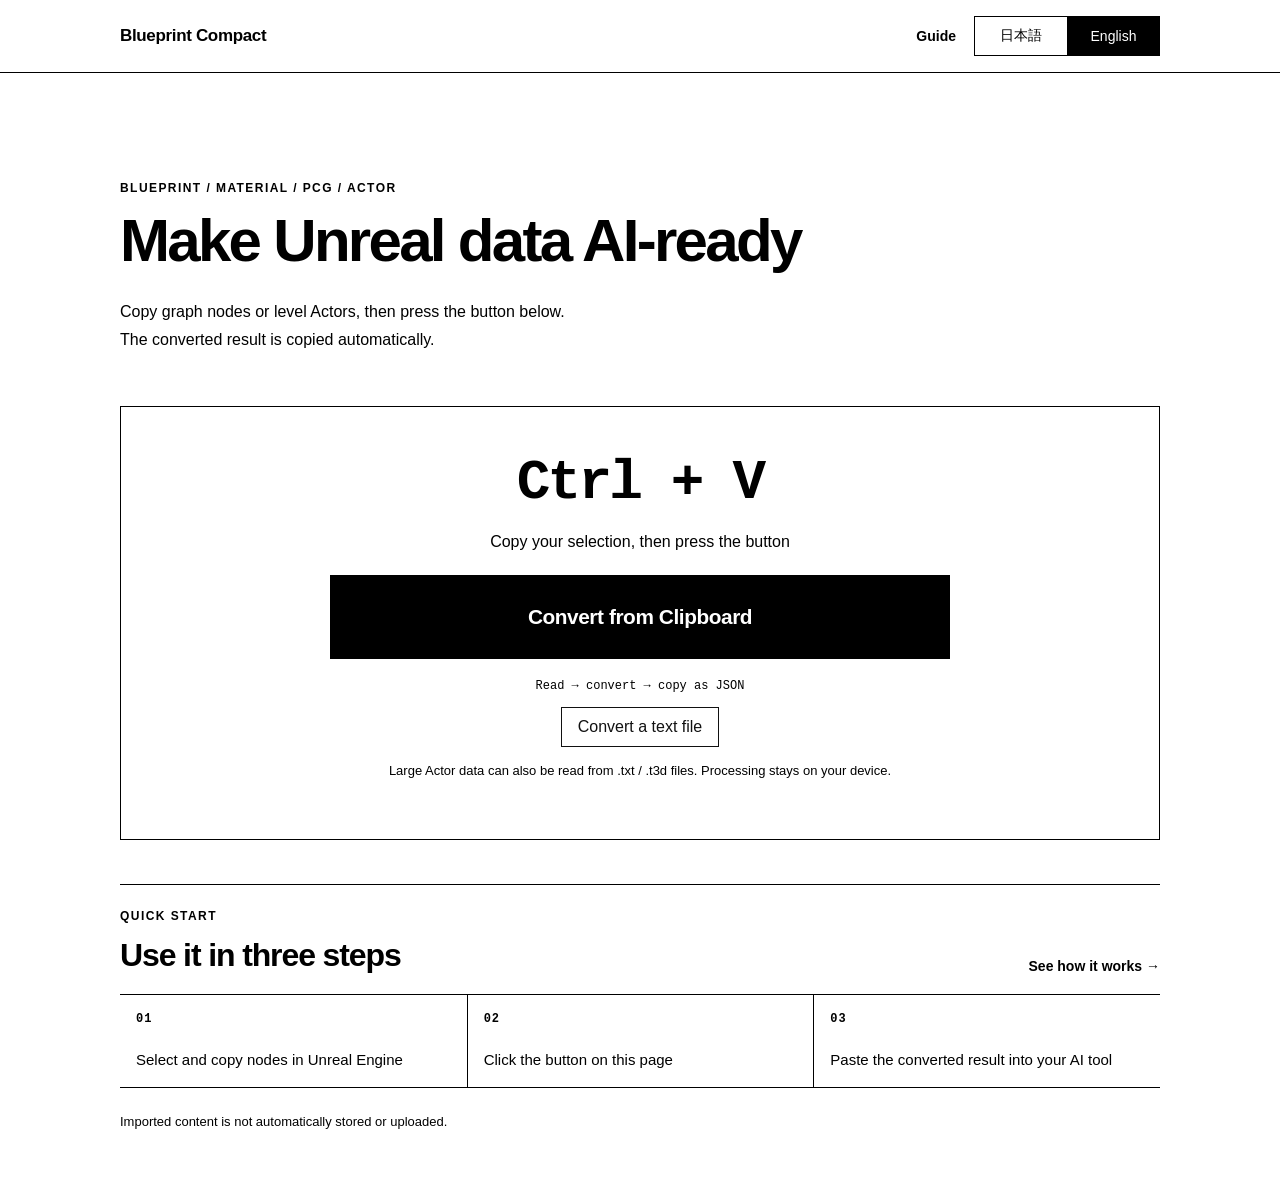
==== commit be8fdd7d: "Add streamed Actor summaries, file input and bilingual large-data workflow" ====
--- a/index.html
+++ b/index.html
@@ -5,7 +5,7 @@
     <meta name="viewport" content="width=device-width, initial-scale=1">
     <meta
       name="description"
-      content="Convert Unreal Engine Blueprint, Material and PCG nodes into JSON or Markdown, entirely in your browser."
+      content="Convert Unreal Engine nodes and level Actors into JSON or Markdown. Summarize large instance arrays locally in your browser."
     >
     <meta name="color-scheme" content="light">
     <title>Blueprint Compact</title>
@@ -37,24 +37,29 @@
     </header>
 
     <main class="app-shell">
+      <input id="file-input" type="file" accept=".txt,.t3d,text/plain" hidden>
+      <div id="conversion-progress" class="conversion-progress" role="status" hidden>
+        <span id="busy-status" aria-live="polite"></span>
+        <button id="cancel-conversion" class="text-link" type="button"><span data-i18n-lang="ja">中止</span><span data-i18n-lang="en">Cancel</span></button>
+      </div>
       <section id="empty-state" class="empty-state" aria-labelledby="empty-title">
         <div class="section-intro">
-          <p class="eyebrow">BLUEPRINT / MATERIAL / PCG</p>
+          <p class="eyebrow">BLUEPRINT / MATERIAL / PCG / ACTOR</p>
           <h1 id="empty-title">
-            <span data-i18n-lang="ja">ノードをAIに伝える</span>
-            <span data-i18n-lang="en">Make your nodes AI-ready</span>
+            <span data-i18n-lang="ja">Unrealの構成をAIに伝える</span>
+            <span data-i18n-lang="en">Make Unreal data AI-ready</span>
           </h1>
           <p class="intro-copy">
-            <span data-i18n-lang="ja">Unreal Engine でノードをコピーして、下のボタンを押してください。<br>変換結果は自動でクリップボードに保存されます。</span>
-            <span data-i18n-lang="en">Copy nodes in Unreal Engine, then press the button below.<br>The converted result is copied automatically.</span>
+            <span data-i18n-lang="ja">ノード、またはレベル上のActorをコピーして、下のボタンを押してください。<br>変換結果は自動でクリップボードに保存されます。</span>
+            <span data-i18n-lang="en">Copy graph nodes or level Actors, then press the button below.<br>The converted result is copied automatically.</span>
           </p>
         </div>
 
         <div id="paste-zone" class="paste-zone">
           <kbd>Ctrl + V</kbd>
           <p class="paste-label">
-            <span data-i18n-lang="ja">ノードをコピーしたら、ボタンを押してください</span>
-            <span data-i18n-lang="en">Copy nodes, then press the button</span>
+            <span data-i18n-lang="ja">コピーしたら、ボタンを押してください</span>
+            <span data-i18n-lang="en">Copy your selection, then press the button</span>
           </p>
           <button id="paste-button" class="convert-cta" type="button">
             <span class="convert-default">
@@ -70,6 +75,8 @@
             <span data-i18n-lang="ja">読み取り → 変換 → JSONとしてコピー</span>
             <span data-i18n-lang="en">Read → convert → copy as JSON</span>
           </p>
+          <button data-file-button class="file-button" type="button"><span data-i18n-lang="ja">テキストファイルから変換</span><span data-i18n-lang="en">Convert a text file</span></button>
+          <p class="file-hint"><span data-i18n-lang="ja">大きいActorデータは .txt / .t3d からも読み込めます。端末内で処理します。</span><span data-i18n-lang="en">Large Actor data can also be read from .txt / .t3d files. Processing stays on your device.</span></p>
         </div>
 
         <section class="quick-start" aria-labelledby="quick-start-title">
@@ -97,12 +104,13 @@
       <section id="result-state" class="result-state" aria-labelledby="result-title" hidden>
         <div class="result-heading">
           <div>
-            <p class="eyebrow">UNREAL ENGINE BLUEPRINT</p>
+          <p class="eyebrow">UNREAL ENGINE DATA</p>
             <h1 id="result-title">
               <span id="detected-kind">Nodes detected</span>
             </h1>
           </div>
-          <p class="graph-counts" aria-live="polite">
+          <p id="actor-counts" class="graph-counts actor-only" aria-live="polite"></p>
+          <p class="graph-counts graph-only" aria-live="polite">
             <span id="node-count">0</span> <span data-i18n-lang="ja">ノード</span><span data-i18n-lang="en">Nodes</span>
             <span class="count-divider">/</span>
             <span id="pin-count">0</span> <span data-i18n-lang="ja">ピン</span><span data-i18n-lang="en">Pins</span>
@@ -114,8 +122,8 @@
         <div class="repeat-action">
           <button id="repeat-convert-button" class="convert-cta" type="button">
             <span class="convert-default">
-              <span data-i18n-lang="ja">次のノードを変換してコピー</span>
-              <span data-i18n-lang="en">Convert and copy the next nodes</span>
+              <span data-i18n-lang="ja">次のデータを変換してコピー</span>
+              <span data-i18n-lang="en">Convert and copy the next selection</span>
             </span>
             <span class="convert-feedback">
               <span data-i18n-lang="ja">変換してコピーしました</span>
@@ -126,10 +134,13 @@
             <span data-i18n-lang="ja">クリックすると、現在のクリップボード内容で置き換わります。</span>
             <span data-i18n-lang="en">Click to replace this result with the current clipboard contents.</span>
           </p>
-        </div>
+          <button data-file-button class="file-button" type="button"><span data-i18n-lang="ja">別のテキストファイルを開く</span><span data-i18n-lang="en">Open another text file</span></button>
+        </div>
+
+        <p class="actor-only actor-summary-note"><span data-i18n-lang="ja">Actorモード：構成・設定を保持し、インスタンス配列は件数・範囲・先頭3件に要約します。その他の配列も32件を超えると要約します。全件は「元データを保存」から確認できます。</span><span data-i18n-lang="en">Actor mode keeps configuration and summarizes instance arrays with counts, ranges, and the first 3 rows. Other arrays are summarized above 32 entries. Save the original data for every row.</span></p>
 
         <div class="control-grid">
-          <label class="control-cell" for="preset-select">
+          <label class="control-cell graph-only" for="preset-select">
             <span class="control-label" data-i18n-lang="ja">プリセット</span>
             <span class="control-label" data-i18n-lang="en">Preset</span>
             <select id="preset-select">
@@ -189,18 +200,20 @@
           <p id="reduction-value">0%</p>
         </div>
 
+        <p id="output-truncated" class="file-hint" hidden><span data-i18n-lang="ja">プレビューは先頭100,000文字までです。コピー・JSON保存には変換結果の全文を含みます。</span><span data-i18n-lang="en">Preview limited to 100,000 characters. Copy and JSON download include the entire converted result.</span></p>
         <div id="parse-warning" class="inline-message warning-message" role="status" hidden></div>
 
         <div class="disclosure-list">
           <section class="disclosure">
             <button class="disclosure-button" type="button" aria-expanded="false" aria-controls="source-panel">
               <span>
-                <span data-i18n-lang="ja">元のノードデータ</span>
-                <span data-i18n-lang="en">Source node data</span>
+                <span data-i18n-lang="ja">元データ</span>
+                <span data-i18n-lang="en">Source data</span>
               </span>
               <span class="disclosure-symbol" aria-hidden="true">+</span>
             </button>
             <div id="source-panel" class="disclosure-panel" hidden>
+              <button id="save-source" class="file-button" type="button"><span data-i18n-lang="ja">元データを保存（全件）</span><span data-i18n-lang="en">Save original data (all rows)</span></button>
               <pre id="source-preview" tabindex="0"></pre>
             </div>
           </section>
@@ -214,7 +227,7 @@
               <span class="disclosure-symbol" aria-hidden="true">+</span>
             </button>
             <div id="settings-panel" class="disclosure-panel settings-panel" hidden>
-              <fieldset>
+              <fieldset class="graph-only">
                 <legend>
                   <span data-i18n-lang="ja">ノード情報</span>
                   <span data-i18n-lang="en">Node information</span>
@@ -227,7 +240,7 @@
                 <label><input type="checkbox" data-setting="includeGuid"> <span data-i18n-lang="ja">GUID</span><span data-i18n-lang="en">GUID</span></label>
               </fieldset>
 
-              <fieldset>
+              <fieldset class="graph-only">
                 <legend>
                   <span data-i18n-lang="ja">ピンと接続</span>
                   <span data-i18n-lang="en">Pins &amp; connections</span>
@@ -237,8 +250,8 @@
                 <label><input type="checkbox" data-setting="includeDefaultValue"> <span data-i18n-lang="ja">デフォルト値</span><span data-i18n-lang="en">Default Value</span></label>
                 <label><input type="checkbox" data-setting="includeExecConnections"> <span data-i18n-lang="ja">実行接続</span><span data-i18n-lang="en">Execution Connections</span></label>
                 <label><input type="checkbox" data-setting="includeDataConnections"> <span data-i18n-lang="ja">データ接続・PCG依存関係</span><span data-i18n-lang="en">Data &amp; PCG Dependency Connections</span></label>
-                <label><input type="checkbox" data-setting="includeAiInstructions"> <span data-i18n-lang="ja">AI向け説明文</span><span data-i18n-lang="en">AI Context</span></label>
               </fieldset>
+              <fieldset><legend><span data-i18n-lang="ja">AIへの説明</span><span data-i18n-lang="en">AI instructions</span></legend><label><input type="checkbox" data-setting="includeAiInstructions"> <span data-i18n-lang="ja">AI向け説明文</span><span data-i18n-lang="en">AI Context</span></label></fieldset>
             </div>
           </section>
         </div>
@@ -246,8 +259,8 @@
 
       <p id="app-message" class="inline-message" role="alert" aria-live="assertive" hidden></p>
       <p class="privacy-note">
-        <span data-i18n-lang="ja">ノードの内容は保存・送信しません。</span>
-        <span data-i18n-lang="en">Node content is not stored or uploaded.</span>
+        <span data-i18n-lang="ja">読み込んだ内容は自動保存・送信しません。</span>
+        <span data-i18n-lang="en">Imported content is not automatically stored or uploaded.</span>
       </p>
     </main>
   </body>
--- a/style.css
+++ b/style.css
@@ -963,3 +963,33 @@
     transition-duration: 0.01ms !important;
   }
 }
+.actor-only { display: none; }
+html[data-content-kind="actor"] .actor-only { display: block; }
+html[data-content-kind="actor"] .graph-only { display: none; }
+.file-button {
+  padding: 10px 16px;
+  margin-top: 12px;
+  border: 1px solid currentColor;
+  color: #111;
+  background: white;
+  font: inherit;
+  cursor: pointer;
+}
+.file-button:hover { color: white; background: #111; }
+.file-button:disabled { opacity: 0.5; cursor: wait; }
+.file-hint, .actor-summary-note { font-size: 13px; line-height: 1.7; }
+.actor-summary-note { padding: 16px; border: 1px solid #111; margin: 16px 0; }
+.conversion-progress {
+  position: sticky;
+  top: 8px;
+  z-index: 20;
+  display: flex;
+  justify-content: space-between;
+  align-items: center;
+  gap: 20px;
+  background: white;
+  border: 2px solid #111;
+  padding: 14px 18px;
+  margin-bottom: 16px;
+}
+.conversion-progress[hidden] { display: none; }
